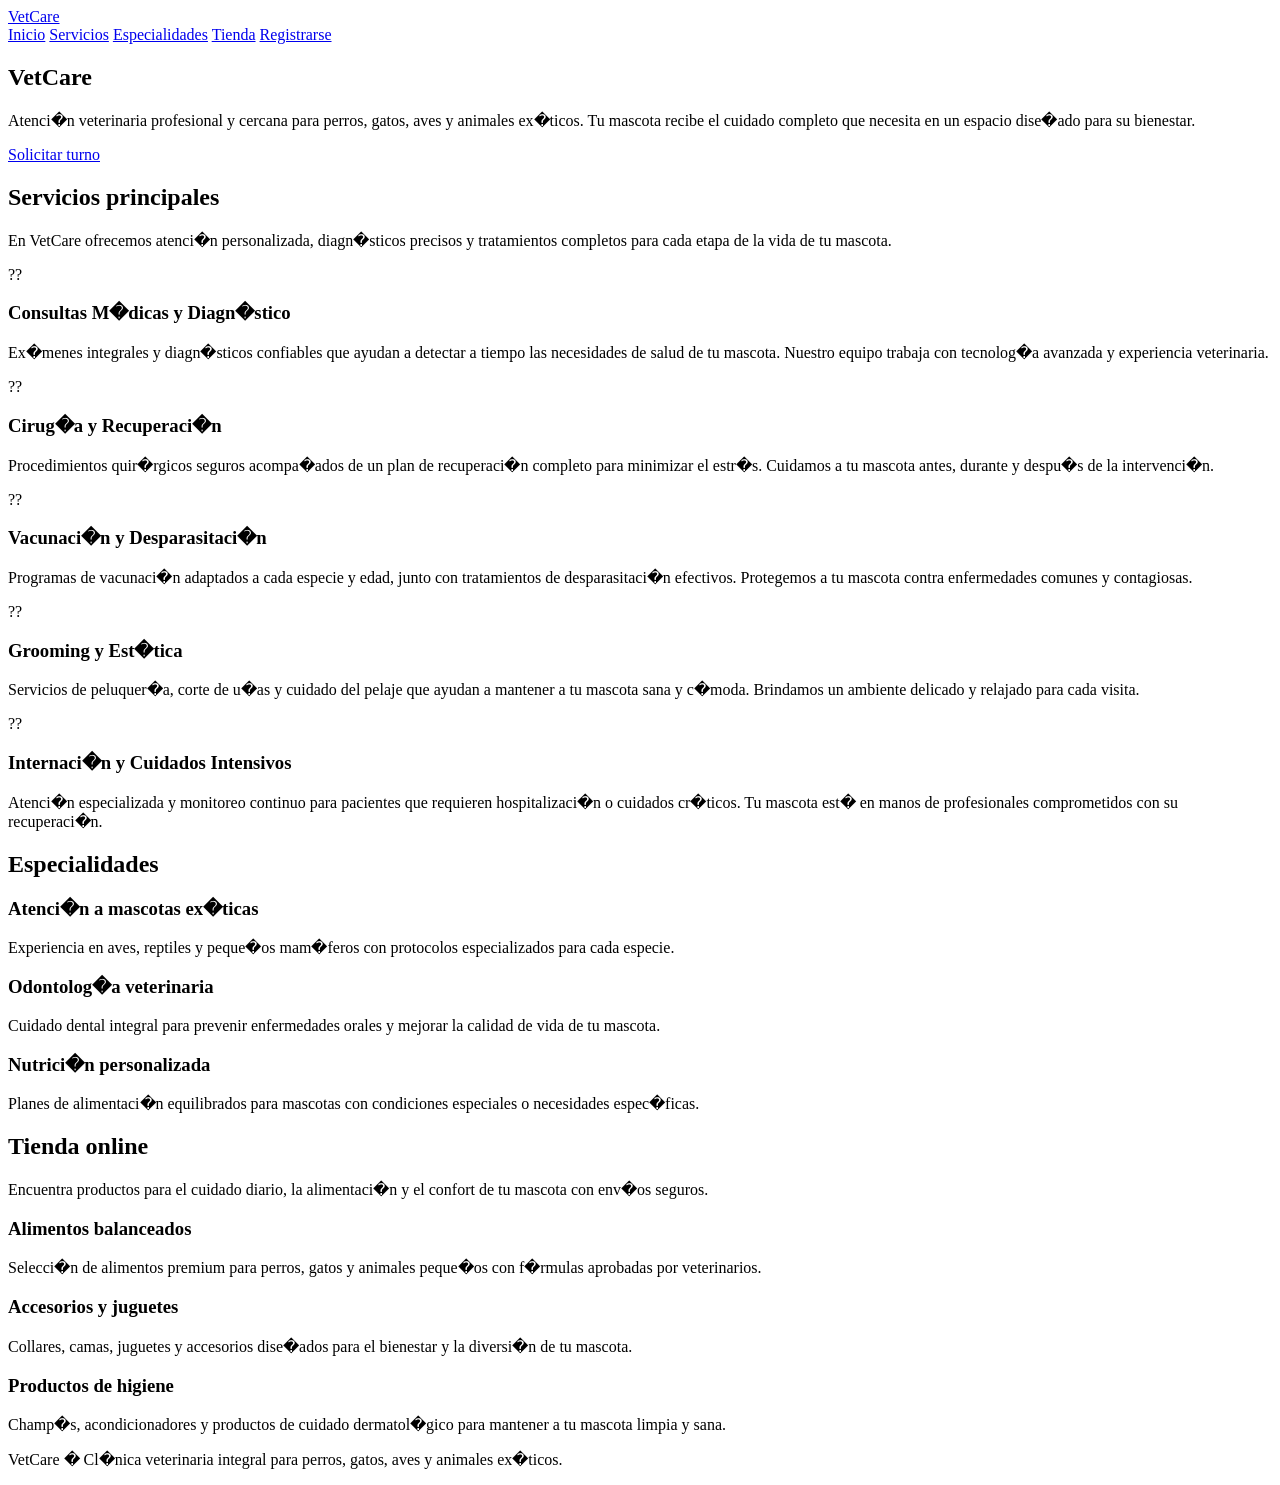
==== index.html @ f6aa3864 "Etapa 1: navbar, hero y seccion de servicios" ====
<!DOCTYPE html>
<html lang="es">
  <head>
    <meta charset="UTF-8" />
    <meta name="viewport" content="width=device-width, initial-scale=1.0" />
    <title>VetCare - Cl�nica Veterinaria Integral</title>
    <link rel="stylesheet" href="styles.css" />
  </head>
  <body>
    <header class="navbar">
      <a class="brand" href="#inicio">VetCare</a>
      <nav>
        <a href="#inicio">Inicio</a>
        <a href="#servicios">Servicios</a>
        <a href="#especialidades">Especialidades</a>
        <a href="#tienda">Tienda</a>
        <a href="registro.html">Registrarse</a>
      </nav>
    </header>

    <section class="hero" id="inicio">
      <div class="hero-content">
        <h1>VetCare</h1>
        <p>
          Atenci�n veterinaria profesional y cercana para perros, gatos, aves y animales ex�ticos.
          Tu mascota recibe el cuidado completo que necesita en un espacio dise�ado para su bienestar.
        </p>
        <a class="cta" href="registro.html">Solicitar turno</a>
      </div>
    </section>

    <main>
      <section class="section" id="servicios">
        <h2>Servicios principales</h2>
        <p class="subtitle">
          En VetCare ofrecemos atenci�n personalizada, diagn�sticos precisos y tratamientos completos para cada etapa de la vida de tu mascota.
        </p>

        <div class="grid-servicios">
          <article class="card">
            <span class="icon">??</span>
            <h3>Consultas M�dicas y Diagn�stico</h3>
            <p>
              Ex�menes integrales y diagn�sticos confiables que ayudan a detectar a tiempo las necesidades de salud de tu mascota.
              Nuestro equipo trabaja con tecnolog�a avanzada y experiencia veterinaria.
            </p>
          </article>

          <article class="card">
            <span class="icon">??</span>
            <h3>Cirug�a y Recuperaci�n</h3>
            <p>
              Procedimientos quir�rgicos seguros acompa�ados de un plan de recuperaci�n completo para minimizar el estr�s.
              Cuidamos a tu mascota antes, durante y despu�s de la intervenci�n.
            </p>
          </article>

          <article class="card">
            <span class="icon">??</span>
            <h3>Vacunaci�n y Desparasitaci�n</h3>
            <p>
              Programas de vacunaci�n adaptados a cada especie y edad, junto con tratamientos de desparasitaci�n efectivos.
              Protegemos a tu mascota contra enfermedades comunes y contagiosas.
            </p>
          </article>

          <article class="card">
            <span class="icon">??</span>
            <h3>Grooming y Est�tica</h3>
            <p>
              Servicios de peluquer�a, corte de u�as y cuidado del pelaje que ayudan a mantener a tu mascota sana y c�moda.
              Brindamos un ambiente delicado y relajado para cada visita.
            </p>
          </article>

          <article class="card">
            <span class="icon">??</span>
            <h3>Internaci�n y Cuidados Intensivos</h3>
            <p>
              Atenci�n especializada y monitoreo continuo para pacientes que requieren hospitalizaci�n o cuidados cr�ticos.
              Tu mascota est� en manos de profesionales comprometidos con su recuperaci�n.
            </p>
          </article>
        </div>
      </section>

      <section class="section specialties" id="especialidades">
        <h2>Especialidades</h2>
        <div class="tiles">
          <article class="tile">
            <h3>Atenci�n a mascotas ex�ticas</h3>
            <p>
              Experiencia en aves, reptiles y peque�os mam�feros con protocolos especializados para cada especie.
            </p>
          </article>
          <article class="tile">
            <h3>Odontolog�a veterinaria</h3>
            <p>
              Cuidado dental integral para prevenir enfermedades orales y mejorar la calidad de vida de tu mascota.
            </p>
          </article>
          <article class="tile">
            <h3>Nutrici�n personalizada</h3>
            <p>
              Planes de alimentaci�n equilibrados para mascotas con condiciones especiales o necesidades espec�ficas.
            </p>
          </article>
        </div>
      </section>

      <section class="section store" id="tienda">
        <h2>Tienda online</h2>
        <p class="subtitle">
          Encuentra productos para el cuidado diario, la alimentaci�n y el confort de tu mascota con env�os seguros.
        </p>
        <div class="tiles">
          <article class="tile">
            <h3>Alimentos balanceados</h3>
            <p>
              Selecci�n de alimentos premium para perros, gatos y animales peque�os con f�rmulas aprobadas por veterinarios.
            </p>
          </article>
          <article class="tile">
            <h3>Accesorios y juguetes</h3>
            <p>
              Collares, camas, juguetes y accesorios dise�ados para el bienestar y la diversi�n de tu mascota.
            </p>
          </article>
          <article class="tile">
            <h3>Productos de higiene</h3>
            <p>
              Champ�s, acondicionadores y productos de cuidado dermatol�gico para mantener a tu mascota limpia y sana.
            </p>
          </article>
        </div>
      </section>
    </main>

    <footer>
      <p>VetCare � Cl�nica veterinaria integral para perros, gatos, aves y animales ex�ticos.</p>
    </footer>
  </body>
</html>
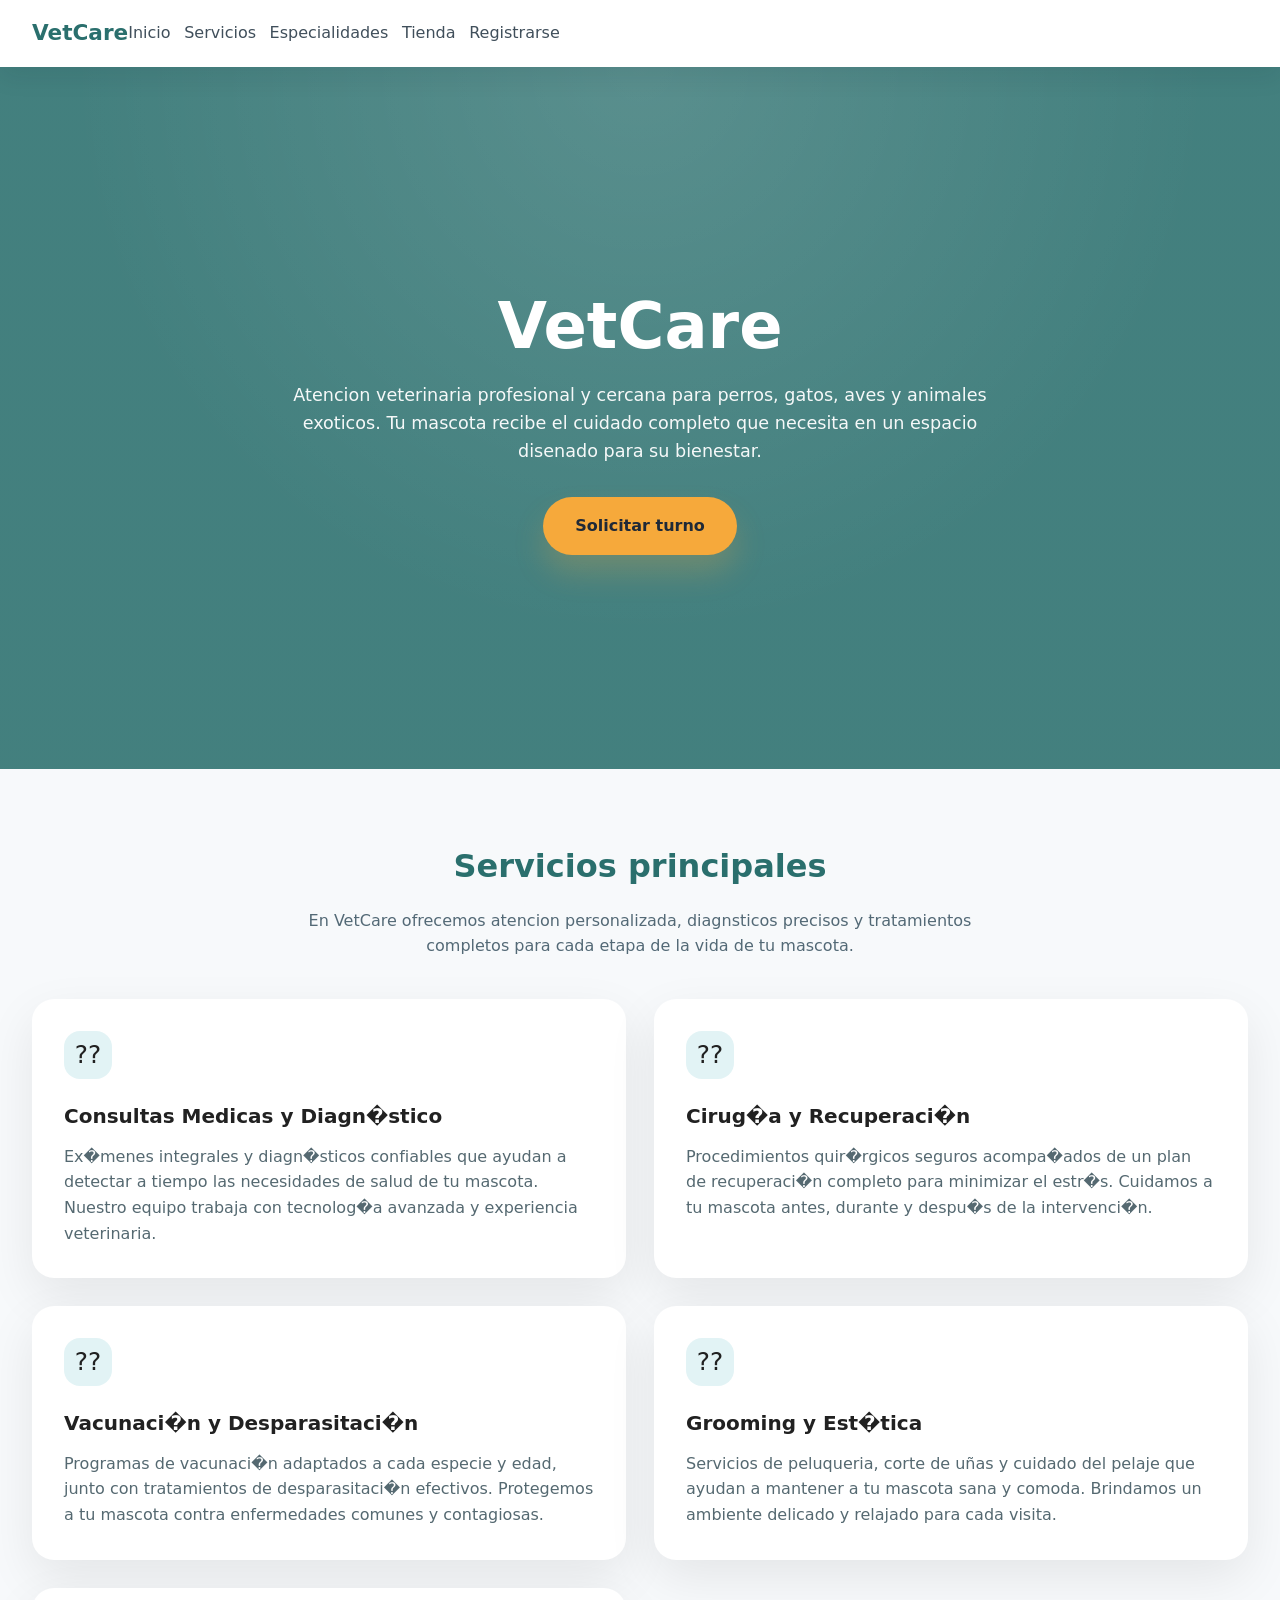
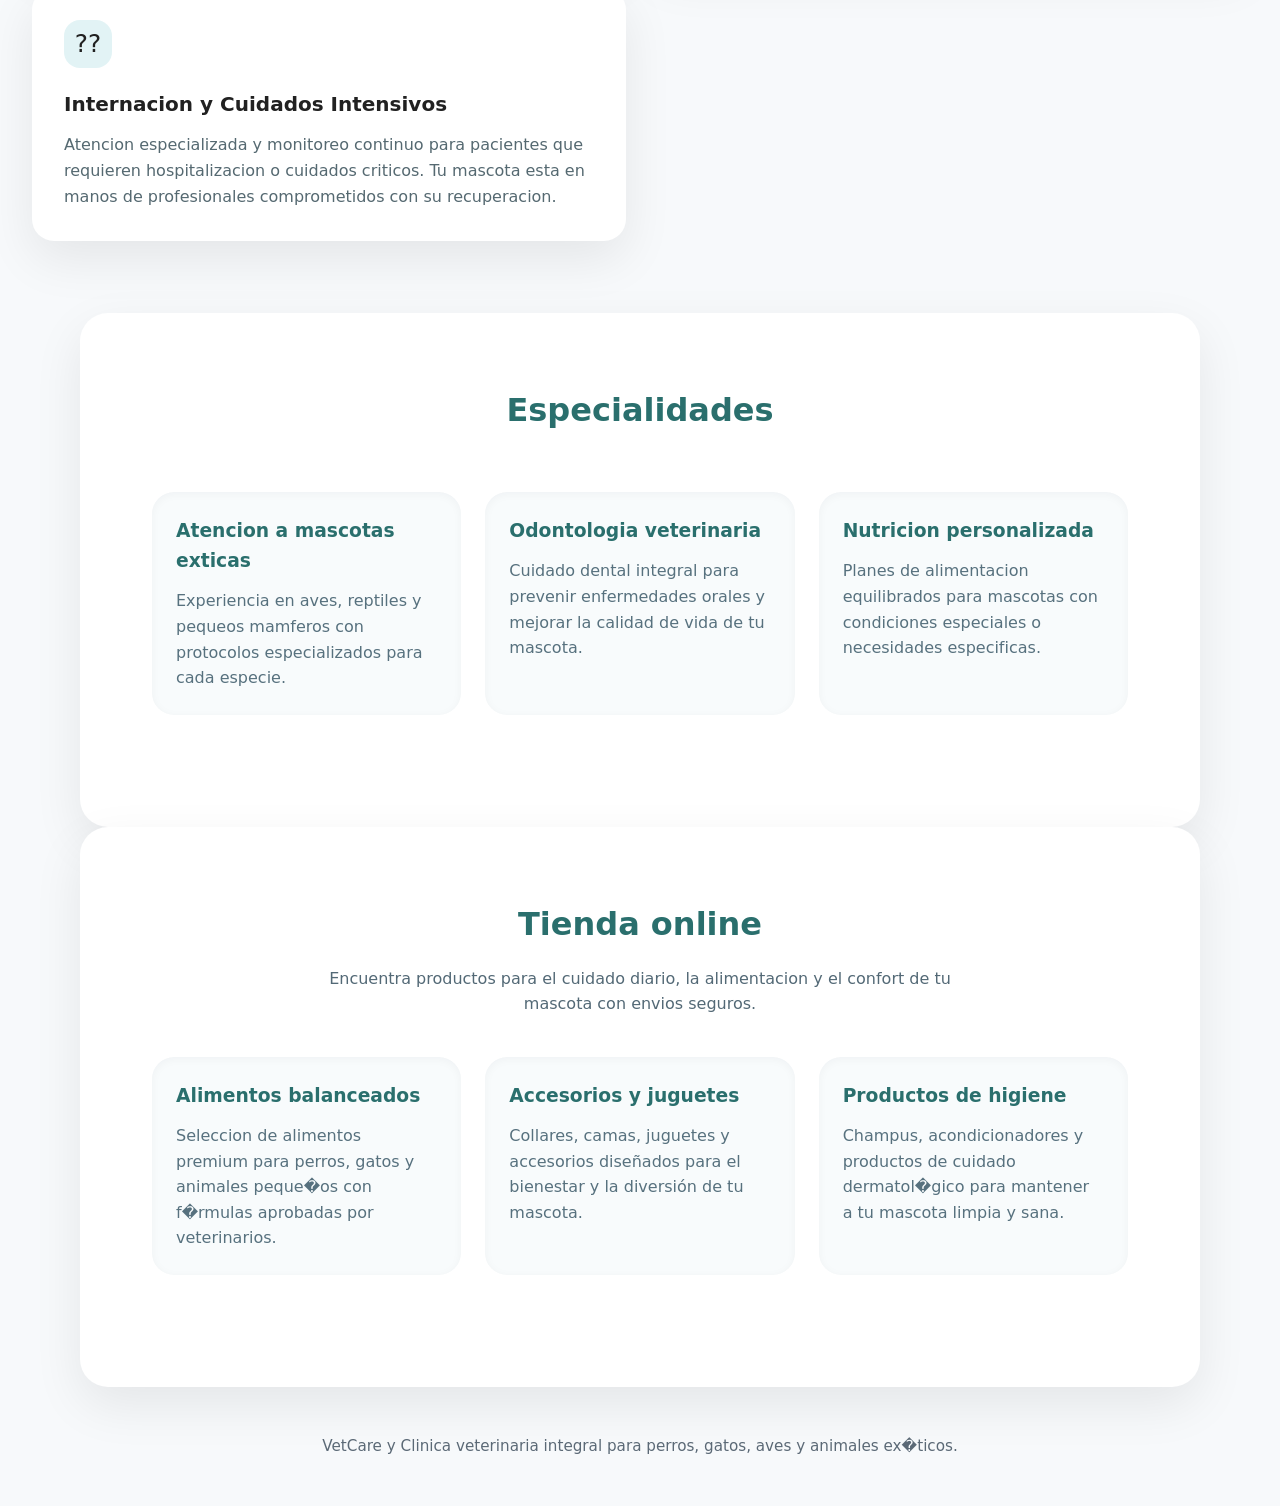
==== commit 1a6ad90c: "etapa2: estructura del formulario de registro con cuatro secciones" ====
--- a/index.html
+++ b/index.html
@@ -3,7 +3,7 @@
   <head>
     <meta charset="UTF-8" />
     <meta name="viewport" content="width=device-width, initial-scale=1.0" />
-    <title>VetCare - Cl�nica Veterinaria Integral</title>
+    <title>VetCare - Clinica Veterinaria Integral</title>
     <link rel="stylesheet" href="styles.css" />
   </head>
   <body>
@@ -22,8 +22,8 @@
       <div class="hero-content">
         <h1>VetCare</h1>
         <p>
-          Atenci�n veterinaria profesional y cercana para perros, gatos, aves y animales ex�ticos.
-          Tu mascota recibe el cuidado completo que necesita en un espacio dise�ado para su bienestar.
+          Atencion veterinaria profesional y cercana para perros, gatos, aves y animales exoticos.
+          Tu mascota recibe el cuidado completo que necesita en un espacio disenado para su bienestar.
         </p>
         <a class="cta" href="registro.html">Solicitar turno</a>
       </div>
@@ -33,13 +33,13 @@
       <section class="section" id="servicios">
         <h2>Servicios principales</h2>
         <p class="subtitle">
-          En VetCare ofrecemos atenci�n personalizada, diagn�sticos precisos y tratamientos completos para cada etapa de la vida de tu mascota.
+          En VetCare ofrecemos atencion personalizada, diagnsticos precisos y tratamientos completos para cada etapa de la vida de tu mascota.
         </p>
 
         <div class="grid-servicios">
           <article class="card">
             <span class="icon">??</span>
-            <h3>Consultas M�dicas y Diagn�stico</h3>
+            <h3>Consultas Medicas y Diagn�stico</h3>
             <p>
               Ex�menes integrales y diagn�sticos confiables que ayudan a detectar a tiempo las necesidades de salud de tu mascota.
               Nuestro equipo trabaja con tecnolog�a avanzada y experiencia veterinaria.
@@ -68,17 +68,17 @@
             <span class="icon">??</span>
             <h3>Grooming y Est�tica</h3>
             <p>
-              Servicios de peluquer�a, corte de u�as y cuidado del pelaje que ayudan a mantener a tu mascota sana y c�moda.
+              Servicios de peluqueria, corte de uñas y cuidado del pelaje que ayudan a mantener a tu mascota sana y comoda.
               Brindamos un ambiente delicado y relajado para cada visita.
             </p>
           </article>
 
           <article class="card">
             <span class="icon">??</span>
-            <h3>Internaci�n y Cuidados Intensivos</h3>
+            <h3>Internacion y Cuidados Intensivos</h3>
             <p>
-              Atenci�n especializada y monitoreo continuo para pacientes que requieren hospitalizaci�n o cuidados cr�ticos.
-              Tu mascota est� en manos de profesionales comprometidos con su recuperaci�n.
+              Atencion especializada y monitoreo continuo para pacientes que requieren hospitalizacion o cuidados criticos.
+              Tu mascota esta en manos de profesionales comprometidos con su recuperacion.
             </p>
           </article>
         </div>
@@ -88,21 +88,21 @@
         <h2>Especialidades</h2>
         <div class="tiles">
           <article class="tile">
-            <h3>Atenci�n a mascotas ex�ticas</h3>
+            <h3>Atencion a mascotas exticas</h3>
             <p>
-              Experiencia en aves, reptiles y peque�os mam�feros con protocolos especializados para cada especie.
+              Experiencia en aves, reptiles y pequeos mamferos con protocolos especializados para cada especie.
             </p>
           </article>
           <article class="tile">
-            <h3>Odontolog�a veterinaria</h3>
+            <h3>Odontologia veterinaria</h3>
             <p>
               Cuidado dental integral para prevenir enfermedades orales y mejorar la calidad de vida de tu mascota.
             </p>
           </article>
           <article class="tile">
-            <h3>Nutrici�n personalizada</h3>
+            <h3>Nutricion personalizada</h3>
             <p>
-              Planes de alimentaci�n equilibrados para mascotas con condiciones especiales o necesidades espec�ficas.
+              Planes de alimentacion equilibrados para mascotas con condiciones especiales o necesidades especificas.
             </p>
           </article>
         </div>
@@ -111,25 +111,25 @@
       <section class="section store" id="tienda">
         <h2>Tienda online</h2>
         <p class="subtitle">
-          Encuentra productos para el cuidado diario, la alimentaci�n y el confort de tu mascota con env�os seguros.
+          Encuentra productos para el cuidado diario, la alimentacion y el confort de tu mascota con envios seguros.
         </p>
         <div class="tiles">
           <article class="tile">
             <h3>Alimentos balanceados</h3>
             <p>
-              Selecci�n de alimentos premium para perros, gatos y animales peque�os con f�rmulas aprobadas por veterinarios.
+              Seleccion de alimentos premium para perros, gatos y animales peque�os con f�rmulas aprobadas por veterinarios.
             </p>
           </article>
           <article class="tile">
             <h3>Accesorios y juguetes</h3>
             <p>
-              Collares, camas, juguetes y accesorios dise�ados para el bienestar y la diversi�n de tu mascota.
+              Collares, camas, juguetes y accesorios diseñados para el bienestar y la diversión de tu mascota.
             </p>
           </article>
           <article class="tile">
             <h3>Productos de higiene</h3>
             <p>
-              Champ�s, acondicionadores y productos de cuidado dermatol�gico para mantener a tu mascota limpia y sana.
+              Champus, acondicionadores y productos de cuidado dermatol�gico para mantener a tu mascota limpia y sana.
             </p>
           </article>
         </div>
@@ -137,7 +137,7 @@
     </main>
 
     <footer>
-      <p>VetCare � Cl�nica veterinaria integral para perros, gatos, aves y animales ex�ticos.</p>
+      <p>VetCare y Clinica veterinaria integral para perros, gatos, aves y animales ex�ticos.</p>
     </footer>
   </body>
 </html>
--- a/styles.css
+++ b/styles.css
@@ -0,0 +1,369 @@
+/* Estilos principales para la página VetCare */
+:root {
+  --primary-color: #2a6f6d;
+  --secondary-color: #4fb3bf;
+  --accent-color: #f6a93b;
+  --bg-color: #f7f9fb;
+  --text-color: #212121;
+  --surface: #ffffff;
+  --shadow: 0 18px 50px rgba(0, 0, 0, 0.08);
+  --radius: 22px;
+  font-size: 16px;
+}
+
+* {
+  box-sizing: border-box;
+}
+
+html, body {
+  margin: 0;
+  padding: 0;
+  font-family: Inter, system-ui, -apple-system, BlinkMacSystemFont, "Segoe UI", sans-serif;
+  background: var(--bg-color);
+  color: var(--text-color);
+}
+
+body {
+  line-height: 1.6;
+}
+
+a {
+  color: inherit;
+  text-decoration: none;
+}
+
+img {
+  max-width: 100%;
+  display: block;
+}
+
+.navbar {
+  position: sticky;
+  top: 0;
+  z-index: 20;
+  display: flex;
+  justify-content: space-between;
+  align-items: center;
+  padding: 1rem 2rem;
+  background: rgba(255, 255, 255, 0.95);
+  backdrop-filter: blur(12px);
+  box-shadow: 0 10px 25px rgba(15, 23, 42, 0.08);
+}
+
+.navbar .brand {
+  font-size: 1.35rem;
+  font-weight: 800;
+  color: var(--primary-color);
+}
+
+.navbar nav {
+  display: flex;
+  gap: 1.35rem;
+  flex-wrap: wrap;
+}
+
+.navbar a {
+  color: #404f5b;
+  font-weight: 500;
+  transition: color 0.2s ease;
+}
+
+.navbar a:hover {
+  color: var(--primary-color);
+}
+
+.hero {
+  min-height: 78vh;
+  padding: 5rem 2rem 4rem;
+  display: flex;
+  align-items: center;
+  justify-content: center;
+  text-align: center;
+  position: relative;
+  color: white;
+  background-image: linear-gradient(180deg, rgba(42, 111, 109, 0.88) 0%, rgba(42, 111, 109, 0.88) 100%),
+    url("https://images.unsplash.com/photo-1517423440428-a5a00ad493e8?auto=format&fit=crop&w=1600&q=80");
+  background-size: cover;
+  background-position: center;
+}
+
+.hero::after {
+  content: "";
+  position: absolute;
+  inset: 0;
+  background: radial-gradient(circle at top, rgba(255, 255, 255, 0.12), transparent 60%);
+}
+
+.hero .hero-content {
+  position: relative;
+  max-width: 900px;
+  z-index: 1;
+}
+
+.hero h1 {
+  margin: 0;
+  font-size: clamp(2.75rem, 5vw, 4.75rem);
+  line-height: 0.95;
+}
+
+.hero p {
+  margin: 1.5rem auto 2rem;
+  max-width: 720px;
+  font-size: 1.1rem;
+  opacity: 0.95;
+}
+
+.hero .cta {
+  display: inline-flex;
+  align-items: center;
+  justify-content: center;
+  padding: 1rem 2rem;
+  border-radius: 999px;
+  background: var(--accent-color);
+  color: #1f2937;
+  font-weight: 700;
+  box-shadow: 0 18px 30px rgba(246, 169, 59, 0.22);
+  transition: transform 0.2s ease, filter 0.2s ease;
+}
+
+.hero .cta:hover {
+  transform: translateY(-2px);
+  filter: brightness(1.03);
+}
+
+.section {
+  padding: 4.5rem 2rem;
+}
+
+.section h2 {
+  margin: 0 auto 1rem;
+  text-align: center;
+  font-size: 2rem;
+  color: var(--primary-color);
+}
+
+.section p.subtitle {
+  margin: 0 auto;
+  max-width: 680px;
+  text-align: center;
+  color: #536976;
+  font-size: 1rem;
+}
+
+.grid-servicios {
+  display: grid;
+  gap: 1.75rem;
+  margin-top: 2.5rem;
+  grid-template-columns: repeat(2, minmax(0, 1fr));
+}
+
+.card {
+  background: var(--surface);
+  border-radius: var(--radius);
+  padding: 2rem;
+  box-shadow: var(--shadow);
+  transition: transform 0.3s ease, box-shadow 0.3s ease;
+}
+
+.card:hover {
+  transform: translateY(-8px);
+  box-shadow: 0 26px 60px rgba(15, 23, 42, 0.14);
+}
+
+.card .icon {
+  display: inline-flex;
+  align-items: center;
+  justify-content: center;
+  width: 3rem;
+  height: 3rem;
+  border-radius: 1rem;
+  background: rgba(79, 179, 191, 0.16);
+  font-size: 1.55rem;
+  margin-bottom: 1.3rem;
+}
+
+.card h3 {
+  margin: 0 0 0.75rem;
+  font-size: 1.25rem;
+  color: var(--text-color);
+}
+
+.card p {
+  margin: 0;
+  color: #556971;
+}
+
+.specialties, .store {
+  background: #ffffff;
+  border-radius: 28px;
+  max-width: 1120px;
+  margin: 0 auto;
+  box-shadow: var(--shadow);
+}
+
+.tiles {
+  display: grid;
+  gap: 1.5rem;
+  grid-template-columns: repeat(3, minmax(0, 1fr));
+  padding: 2.5rem;
+}
+
+.tile {
+  padding: 1.5rem;
+  border-radius: 22px;
+  background: #f8fbfc;
+  box-shadow: inset 0 2px 10px rgba(15, 23, 42, 0.04);
+}
+
+.tile h3 {
+  margin-top: 0;
+  margin-bottom: 0.75rem;
+  color: var(--primary-color);
+}
+
+.tile p {
+  margin: 0;
+  color: #57717e;
+}
+
+footer {
+  padding: 2rem;
+  text-align: center;
+  color: #5b6976;
+  font-size: 0.95rem;
+}
+
+.footer-grid {
+  display: grid;
+  gap: 1.5rem;
+  grid-template-columns: repeat(4, minmax(0, 1fr));
+  max-width: 1120px;
+  margin: 0 auto 1.5rem;
+  padding: 0 2rem;
+  text-align: left;
+}
+
+.footer-grid h4 {
+  margin: 0 0 0.75rem;
+  color: var(--primary-color);
+}
+
+.footer-grid p,
+.footer-grid a {
+  margin: 0.35rem 0;
+  color: #5b6976;
+  font-size: 0.95rem;
+}
+
+.social-links {
+  display: flex;
+  gap: 0.75rem;
+  margin-top: 0.75rem;
+}
+
+.social-links a {
+  display: inline-flex;
+  align-items: center;
+  justify-content: center;
+  width: 2.6rem;
+  height: 2.6rem;
+  border-radius: 14px;
+  background: #eaf7f7;
+  color: var(--primary-color);
+  font-weight: 700;
+}
+
+.team-cards,
+.testimonial-cards {
+  display: grid;
+  gap: 1.75rem;
+  margin-top: 2.5rem;
+  grid-template-columns: repeat(3, minmax(0, 1fr));
+}
+
+.profile-card,
+.testimonial-card {
+  background: var(--surface);
+  border-radius: var(--radius);
+  padding: 2rem;
+  box-shadow: var(--shadow);
+}
+
+.avatar {
+  width: 72px;
+  height: 72px;
+  margin-bottom: 1rem;
+  border-radius: 50%;
+  background: rgba(79, 179, 191, 0.16);
+  display: inline-flex;
+  align-items: center;
+  justify-content: center;
+  font-size: 1.75rem;
+  color: var(--primary-color);
+}
+
+.profile-card h3,
+.testimonial-card h3 {
+  margin: 0 0 0.35rem;
+  font-size: 1.25rem;
+}
+
+.profile-card .role,
+.testimonial-card h4 {
+  margin: 0 0 0.75rem;
+  color: #4f7f86;
+  font-weight: 600;
+}
+
+.testimonial-card p {
+  margin: 0;
+  color: #556971;
+  line-height: 1.7;
+}
+
+.rating {
+  margin-top: 1rem;
+  color: #f2b50f;
+  font-weight: 700;
+}
+
+@media (max-width: 900px) {
+  .grid-servicios {
+    grid-template-columns: 1fr;
+  }
+
+  .tiles,
+  .team-cards,
+  .testimonial-cards {
+    grid-template-columns: 1fr 1fr;
+  }
+
+  .footer-grid {
+    grid-template-columns: repeat(2, minmax(0, 1fr));
+  }
+}
+
+@media (max-width: 680px) {
+  .navbar {
+    flex-direction: column;
+    gap: 0.75rem;
+    align-items: flex-start;
+  }
+
+  .hero {
+    padding-top: 6rem;
+  }
+
+  .tiles,
+  .team-cards,
+  .testimonial-cards,
+  .footer-grid {
+    grid-template-columns: 1fr;
+  }
+}
+
+  .navbar nav {
+    width: 100%;
+    gap: 0.85rem;
+  }
+}
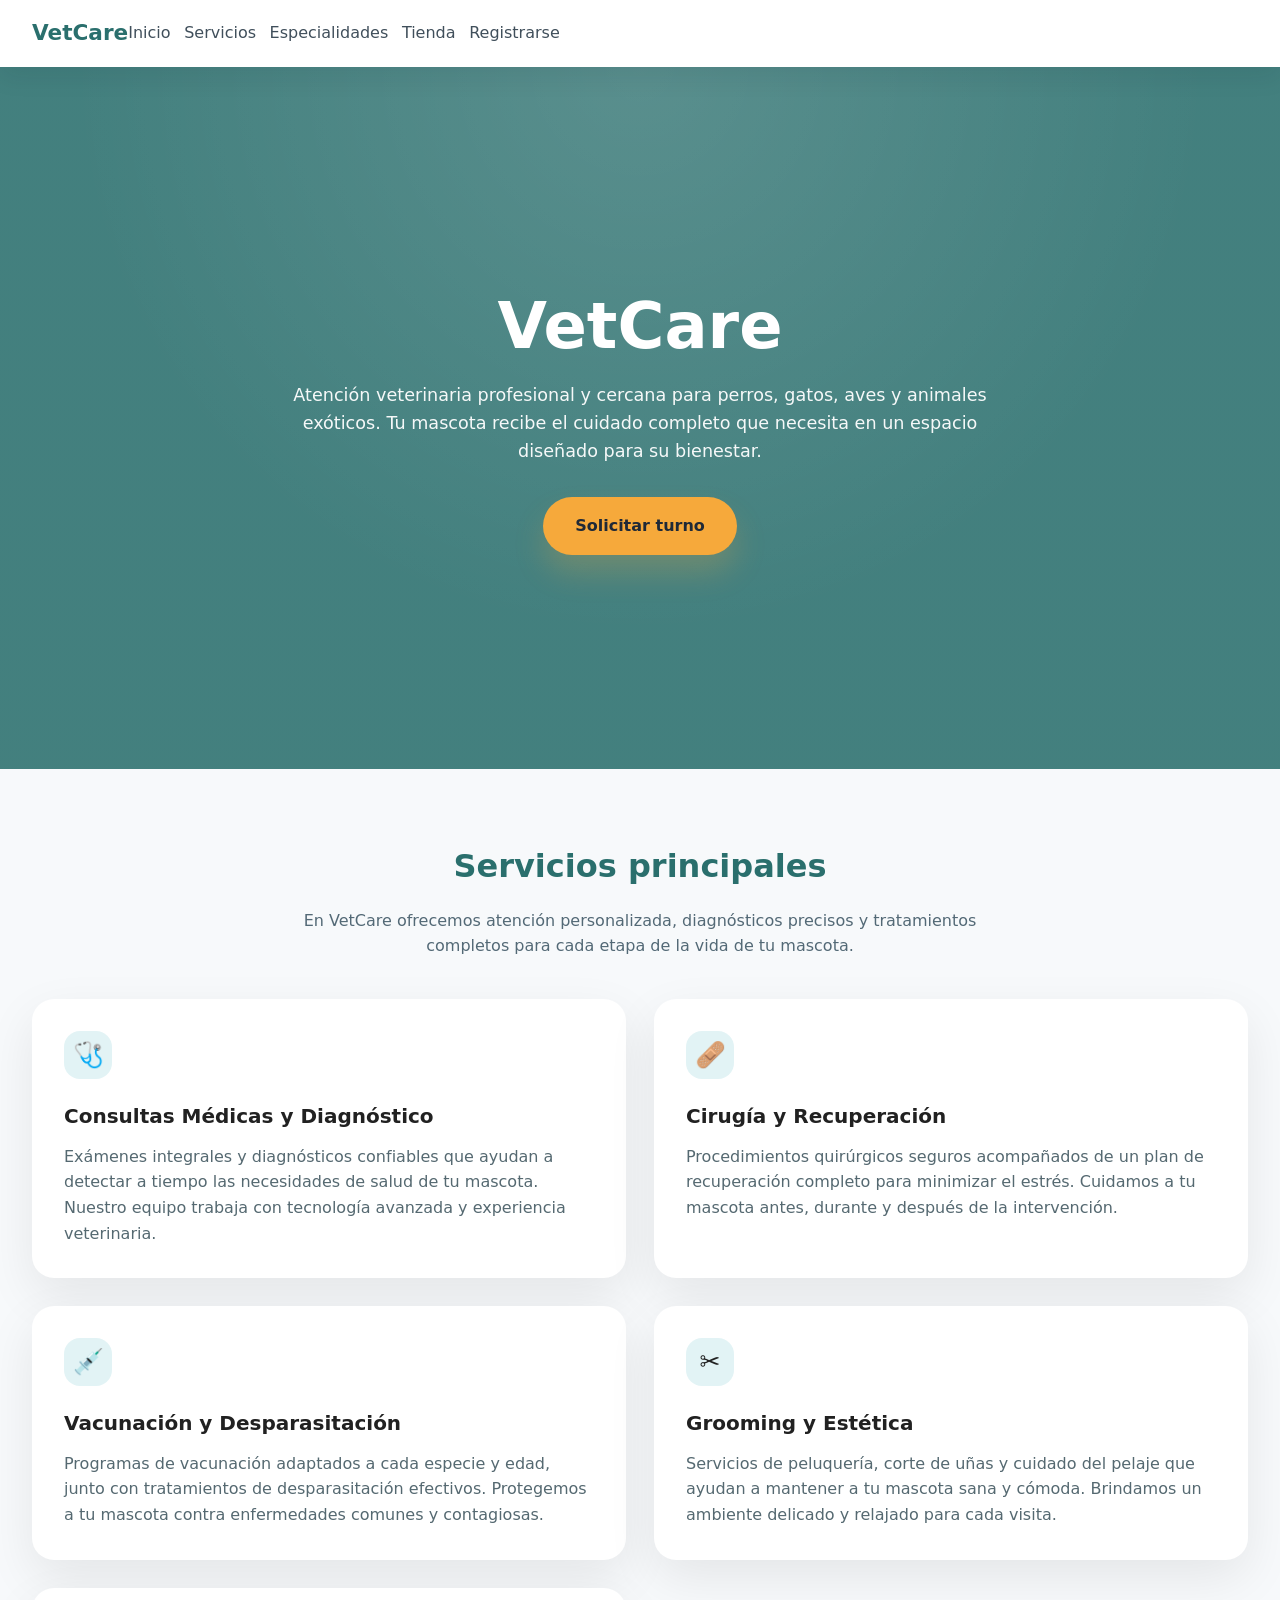
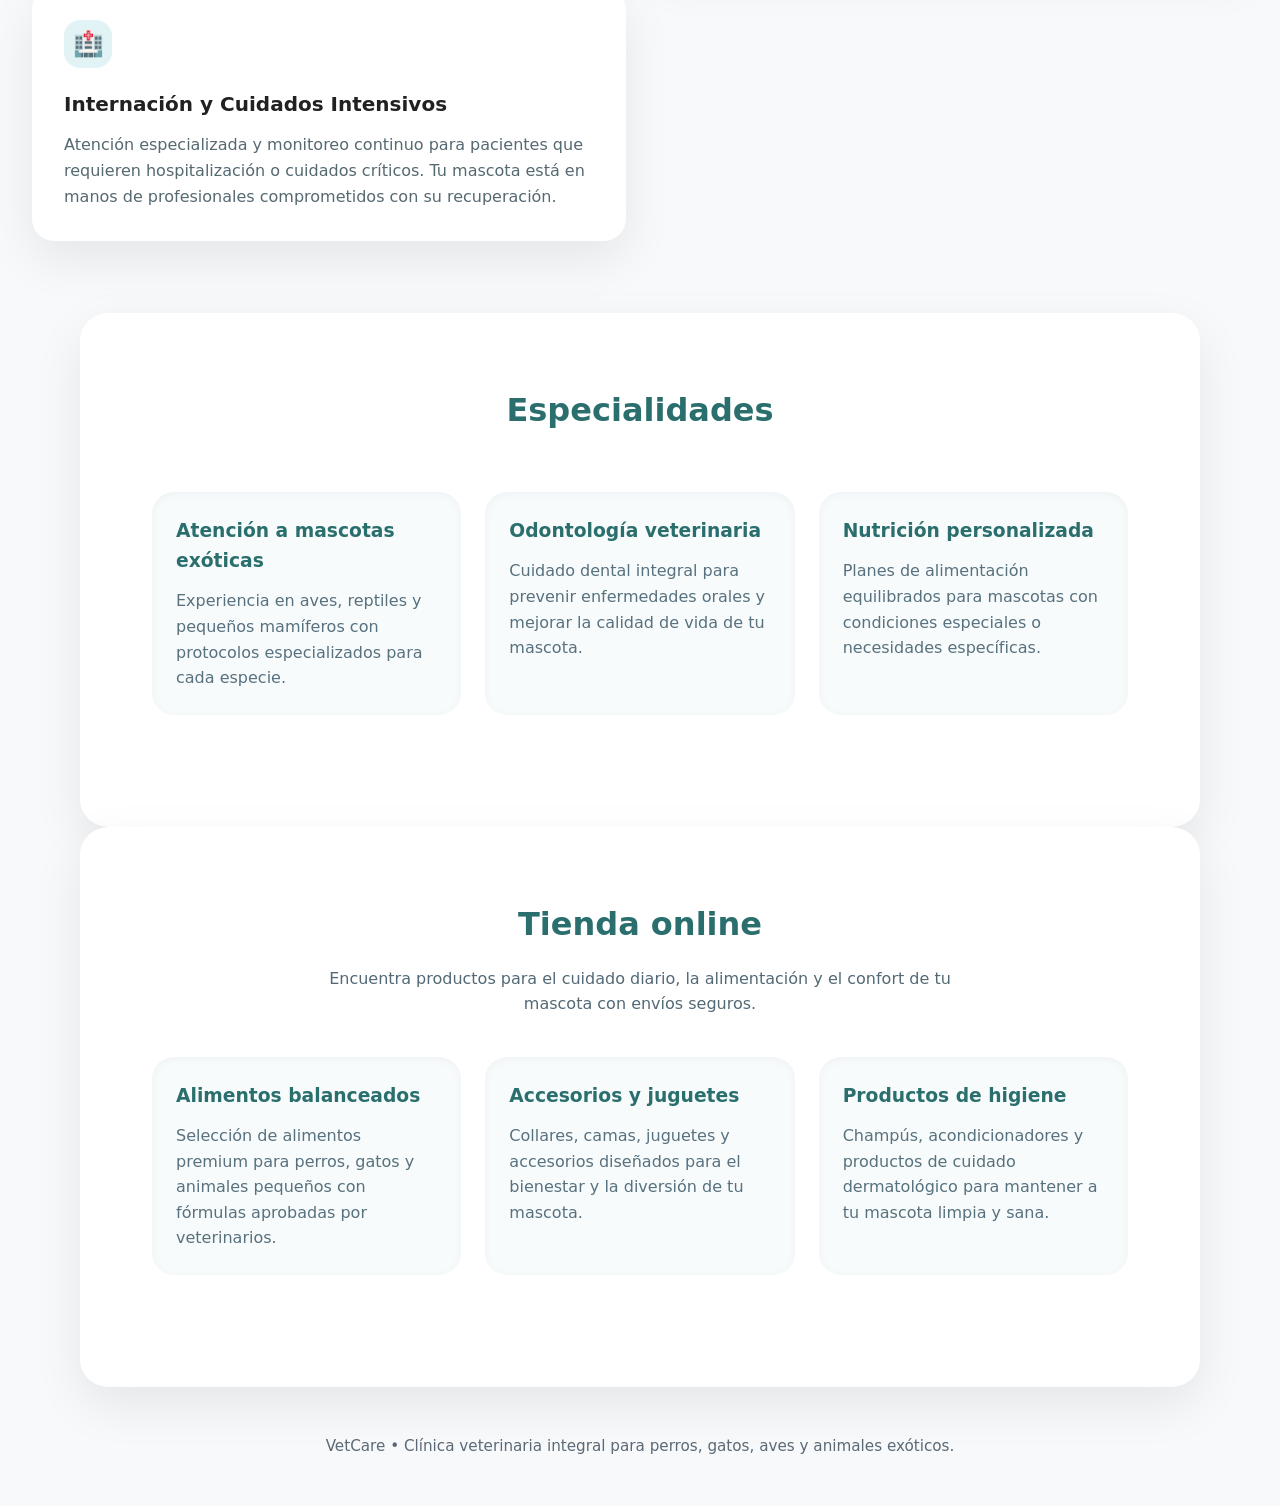
==== commit d7ca89e5: "Arreglo de index" ====
--- a/index.html
+++ b/index.html
@@ -3,7 +3,7 @@
   <head>
     <meta charset="UTF-8" />
     <meta name="viewport" content="width=device-width, initial-scale=1.0" />
-    <title>VetCare - Clinica Veterinaria Integral</title>
+    <title>VetCare - Clínica Veterinaria Integral</title>
     <link rel="stylesheet" href="styles.css" />
   </head>
   <body>
@@ -22,8 +22,8 @@
       <div class="hero-content">
         <h1>VetCare</h1>
         <p>
-          Atencion veterinaria profesional y cercana para perros, gatos, aves y animales exoticos.
-          Tu mascota recibe el cuidado completo que necesita en un espacio disenado para su bienestar.
+          Atención veterinaria profesional y cercana para perros, gatos, aves y animales exóticos.
+          Tu mascota recibe el cuidado completo que necesita en un espacio diseñado para su bienestar.
         </p>
         <a class="cta" href="registro.html">Solicitar turno</a>
       </div>
@@ -33,52 +33,52 @@
       <section class="section" id="servicios">
         <h2>Servicios principales</h2>
         <p class="subtitle">
-          En VetCare ofrecemos atencion personalizada, diagnsticos precisos y tratamientos completos para cada etapa de la vida de tu mascota.
+          En VetCare ofrecemos atención personalizada, diagnósticos precisos y tratamientos completos para cada etapa de la vida de tu mascota.
         </p>
 
         <div class="grid-servicios">
           <article class="card">
-            <span class="icon">??</span>
-            <h3>Consultas Medicas y Diagn�stico</h3>
+            <span class="icon">🩺</span>
+            <h3>Consultas Médicas y Diagnóstico</h3>
             <p>
-              Ex�menes integrales y diagn�sticos confiables que ayudan a detectar a tiempo las necesidades de salud de tu mascota.
-              Nuestro equipo trabaja con tecnolog�a avanzada y experiencia veterinaria.
+              Exámenes integrales y diagnósticos confiables que ayudan a detectar a tiempo las necesidades de salud de tu mascota.
+              Nuestro equipo trabaja con tecnología avanzada y experiencia veterinaria.
             </p>
           </article>
 
           <article class="card">
-            <span class="icon">??</span>
-            <h3>Cirug�a y Recuperaci�n</h3>
+            <span class="icon">🩹</span>
+            <h3>Cirugía y Recuperación</h3>
             <p>
-              Procedimientos quir�rgicos seguros acompa�ados de un plan de recuperaci�n completo para minimizar el estr�s.
-              Cuidamos a tu mascota antes, durante y despu�s de la intervenci�n.
+              Procedimientos quirúrgicos seguros acompañados de un plan de recuperación completo para minimizar el estrés.
+              Cuidamos a tu mascota antes, durante y después de la intervención.
             </p>
           </article>
 
           <article class="card">
-            <span class="icon">??</span>
-            <h3>Vacunaci�n y Desparasitaci�n</h3>
+            <span class="icon">💉</span>
+            <h3>Vacunación y Desparasitación</h3>
             <p>
-              Programas de vacunaci�n adaptados a cada especie y edad, junto con tratamientos de desparasitaci�n efectivos.
+              Programas de vacunación adaptados a cada especie y edad, junto con tratamientos de desparasitación efectivos.
               Protegemos a tu mascota contra enfermedades comunes y contagiosas.
             </p>
           </article>
 
           <article class="card">
-            <span class="icon">??</span>
-            <h3>Grooming y Est�tica</h3>
+            <span class="icon">✂️</span>
+            <h3>Grooming y Estética</h3>
             <p>
-              Servicios de peluqueria, corte de uñas y cuidado del pelaje que ayudan a mantener a tu mascota sana y comoda.
+              Servicios de peluquería, corte de uñas y cuidado del pelaje que ayudan a mantener a tu mascota sana y cómoda.
               Brindamos un ambiente delicado y relajado para cada visita.
             </p>
           </article>
 
           <article class="card">
-            <span class="icon">??</span>
-            <h3>Internacion y Cuidados Intensivos</h3>
+            <span class="icon">🏥</span>
+            <h3>Internación y Cuidados Intensivos</h3>
             <p>
-              Atencion especializada y monitoreo continuo para pacientes que requieren hospitalizacion o cuidados criticos.
-              Tu mascota esta en manos de profesionales comprometidos con su recuperacion.
+              Atención especializada y monitoreo continuo para pacientes que requieren hospitalización o cuidados críticos.
+              Tu mascota está en manos de profesionales comprometidos con su recuperación.
             </p>
           </article>
         </div>
@@ -88,21 +88,21 @@
         <h2>Especialidades</h2>
         <div class="tiles">
           <article class="tile">
-            <h3>Atencion a mascotas exticas</h3>
+            <h3>Atención a mascotas exóticas</h3>
             <p>
-              Experiencia en aves, reptiles y pequeos mamferos con protocolos especializados para cada especie.
+              Experiencia en aves, reptiles y pequeños mamíferos con protocolos especializados para cada especie.
             </p>
           </article>
           <article class="tile">
-            <h3>Odontologia veterinaria</h3>
+            <h3>Odontología veterinaria</h3>
             <p>
               Cuidado dental integral para prevenir enfermedades orales y mejorar la calidad de vida de tu mascota.
             </p>
           </article>
           <article class="tile">
-            <h3>Nutricion personalizada</h3>
+            <h3>Nutrición personalizada</h3>
             <p>
-              Planes de alimentacion equilibrados para mascotas con condiciones especiales o necesidades especificas.
+              Planes de alimentación equilibrados para mascotas con condiciones especiales o necesidades específicas.
             </p>
           </article>
         </div>
@@ -111,13 +111,13 @@
       <section class="section store" id="tienda">
         <h2>Tienda online</h2>
         <p class="subtitle">
-          Encuentra productos para el cuidado diario, la alimentacion y el confort de tu mascota con envios seguros.
+          Encuentra productos para el cuidado diario, la alimentación y el confort de tu mascota con envíos seguros.
         </p>
         <div class="tiles">
           <article class="tile">
             <h3>Alimentos balanceados</h3>
             <p>
-              Seleccion de alimentos premium para perros, gatos y animales peque�os con f�rmulas aprobadas por veterinarios.
+              Selección de alimentos premium para perros, gatos y animales pequeños con fórmulas aprobadas por veterinarios.
             </p>
           </article>
           <article class="tile">
@@ -129,7 +129,7 @@
           <article class="tile">
             <h3>Productos de higiene</h3>
             <p>
-              Champus, acondicionadores y productos de cuidado dermatol�gico para mantener a tu mascota limpia y sana.
+              Champús, acondicionadores y productos de cuidado dermatológico para mantener a tu mascota limpia y sana.
             </p>
           </article>
         </div>
@@ -137,7 +137,7 @@
     </main>
 
     <footer>
-      <p>VetCare y Clinica veterinaria integral para perros, gatos, aves y animales ex�ticos.</p>
+      <p>VetCare • Clínica veterinaria integral para perros, gatos, aves y animales exóticos.</p>
     </footer>
   </body>
 </html>
